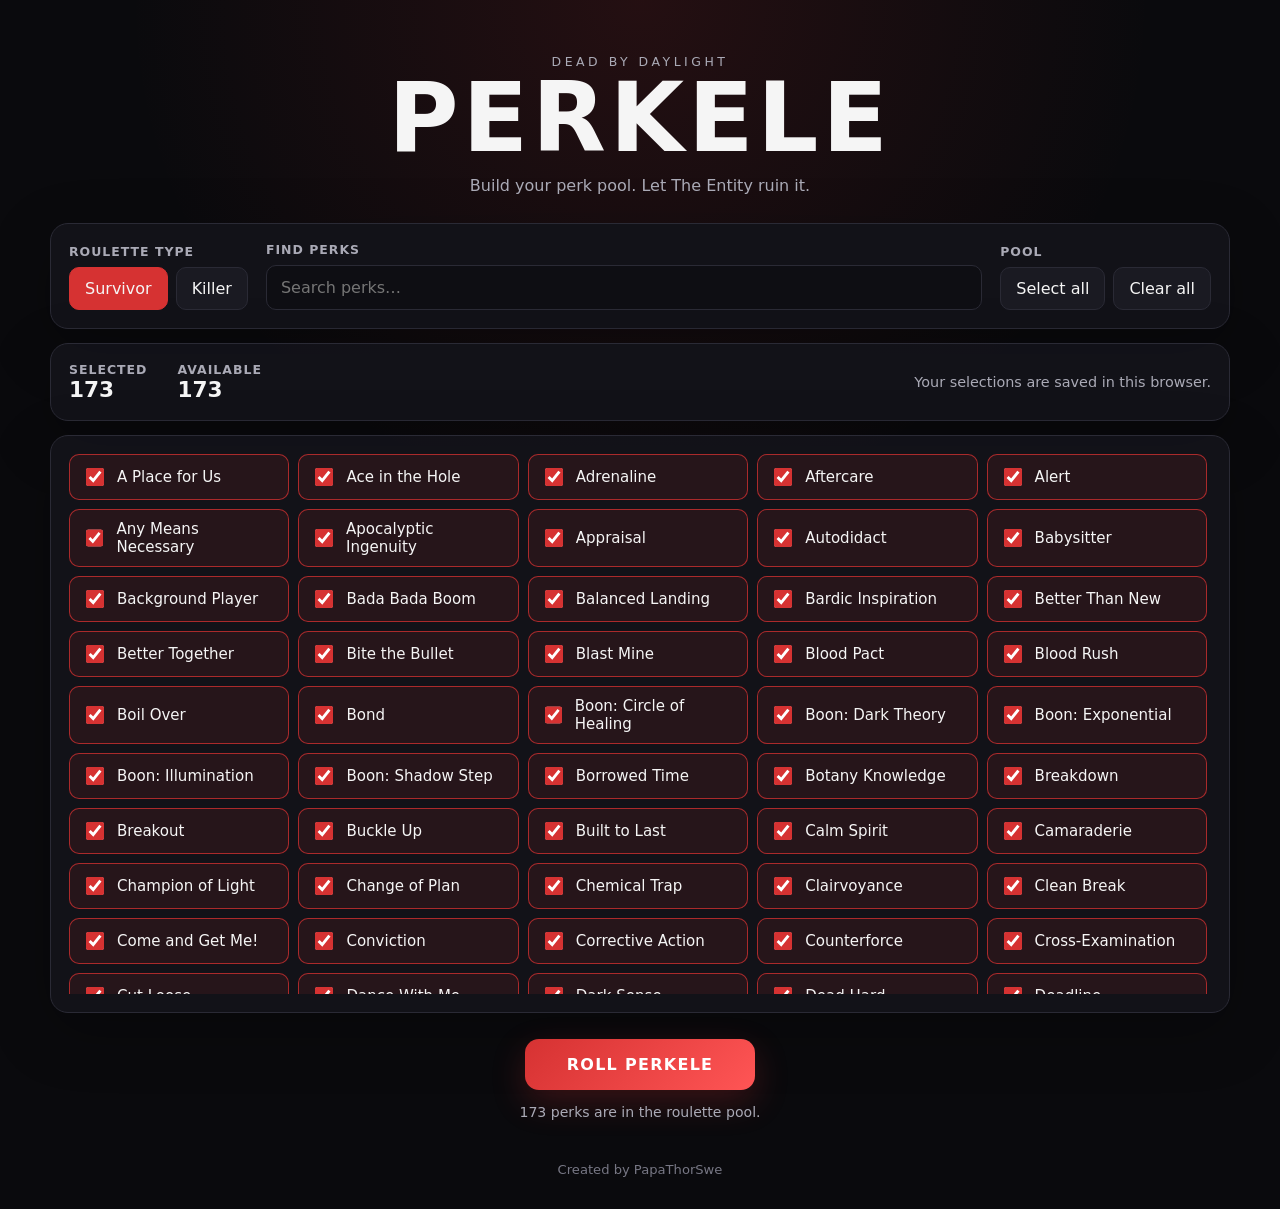
==== index.html @ b7b4a3ca "Add files via upload" ====
<!doctype html>
<html lang="en">
<head>
  <meta charset="utf-8">
  <meta name="viewport" content="width=device-width, initial-scale=1">
  <title>Perkele – DBD Perk Roulette</title>
  <link rel="stylesheet" href="style.css">
</head>
<body>
  <main class="shell">
    <header class="hero">
      <p class="eyebrow">DEAD BY DAYLIGHT</p>
      <h1>PERKELE</h1>
      <p class="subtitle">Build your perk pool. Let The Entity ruin it.</p>
    </header>

    <section class="panel controls">
      <div class="control-group">
        <span class="label">Roulette type</span>
        <div class="segmented" role="group" aria-label="Roulette type">
          <button id="survivorBtn" class="role-btn active" data-role="survivor">Survivor</button>
          <button id="killerBtn" class="role-btn" data-role="killer">Killer</button>
        </div>
      </div>

      <div class="control-group grow">
        <label class="label" for="perkSearch">Find perks</label>
        <input id="perkSearch" type="search" placeholder="Search perks…">
      </div>

      <div class="control-group">
        <span class="label">Pool</span>
        <div class="button-row">
          <button id="selectAllBtn" class="secondary">Select all</button>
          <button id="clearAllBtn" class="secondary">Clear all</button>
        </div>
      </div>
    </section>

    <section class="panel status-panel">
      <div>
        <span class="label">Selected</span>
        <strong id="selectedCount">0</strong>
      </div>
      <div>
        <span class="label">Available</span>
        <strong id="totalCount">0</strong>
      </div>
      <div class="status-note">
        Your selections are saved in this browser.
      </div>
    </section>

    <section class="panel">
      <div id="perkGrid" class="perk-grid" aria-live="polite"></div>
      <p id="emptyState" class="empty-state hidden">No perks match that search.</p>
    </section>

    <section class="roll-zone">
      <button id="rollBtn" class="roll-btn">ROLL PERKELE</button>
      <p id="rollHint">Select at least 4 perks.</p>

      <div id="resultPanel" class="result-panel hidden">
        <p class="result-kicker">THE ENTITY CHOSE</p>
        <div id="results" class="results"></div>
      </div>
    </section>

    <footer>
      Created by PapaThorSwe
    </footer>
  </main>

  <script src="app.js"></script>
</body>
</html>
---- style.css ----
* {
  box-sizing: border-box;
}

:root {
  color-scheme: dark;
  --bg: #0a0a0d;
  --panel: #131319;
  --panel-2: #1a1a22;
  --text: #f5f5f5;
  --muted: #aaaab6;
  --line: #2a2a35;
  --accent: #d63232;
  --accent-2: #ff5555;
}

body {
  margin: 0;
  min-height: 100vh;
  font-family: Inter, system-ui, -apple-system, BlinkMacSystemFont, "Segoe UI", sans-serif;
  background:
    radial-gradient(circle at top, rgba(214, 50, 50, 0.13), transparent 32rem),
    var(--bg);
  color: var(--text);
}

button,
input {
  font: inherit;
}

button {
  cursor: pointer;
}

.shell {
  width: min(1180px, calc(100% - 32px));
  margin: 0 auto;
  padding: 54px 0 32px;
}

.hero {
  text-align: center;
  margin-bottom: 28px;
}

.eyebrow {
  margin: 0 0 4px;
  color: var(--muted);
  font-size: 0.78rem;
  letter-spacing: 0.28em;
}

h1 {
  margin: 0;
  font-size: clamp(3rem, 9vw, 6rem);
  line-height: 0.95;
  letter-spacing: 0.04em;
}

.subtitle {
  margin: 12px 0 0;
  color: var(--muted);
}

.panel {
  background: rgba(19, 19, 25, 0.94);
  border: 1px solid var(--line);
  border-radius: 18px;
  padding: 18px;
  box-shadow: 0 18px 60px rgba(0, 0, 0, 0.25);
}

.controls {
  display: flex;
  gap: 18px;
  align-items: end;
  flex-wrap: wrap;
  margin-bottom: 14px;
}

.control-group {
  display: flex;
  flex-direction: column;
  gap: 8px;
}

.grow {
  flex: 1 1 280px;
}

.label {
  color: var(--muted);
  font-size: 0.78rem;
  font-weight: 700;
  letter-spacing: 0.08em;
  text-transform: uppercase;
}

.segmented,
.button-row {
  display: flex;
  gap: 8px;
}

.role-btn,
.secondary {
  border: 1px solid var(--line);
  background: var(--panel-2);
  color: var(--text);
  border-radius: 10px;
  padding: 11px 15px;
}

.role-btn.active {
  background: var(--accent);
  border-color: var(--accent);
}

.secondary:hover,
.role-btn:hover {
  border-color: #515160;
}

input[type="search"] {
  width: 100%;
  border: 1px solid var(--line);
  background: #0e0e13;
  color: var(--text);
  border-radius: 10px;
  padding: 12px 14px;
  outline: none;
}

input[type="search"]:focus {
  border-color: var(--accent);
}

.status-panel {
  display: flex;
  align-items: center;
  gap: 30px;
  margin-bottom: 14px;
}

.status-panel > div:not(.status-note) {
  display: flex;
  flex-direction: column;
}

.status-panel strong {
  font-size: 1.35rem;
}

.status-note {
  margin-left: auto;
  color: var(--muted);
  font-size: 0.9rem;
}

.perk-grid {
  display: grid;
  grid-template-columns: repeat(auto-fill, minmax(220px, 1fr));
  gap: 9px;
  max-height: 540px;
  overflow: auto;
  padding-right: 4px;
}

.perk-item {
  display: flex;
  align-items: center;
  gap: 10px;
  min-height: 46px;
  padding: 10px 12px;
  border: 1px solid var(--line);
  border-radius: 10px;
  background: #101016;
  transition: 120ms ease;
  user-select: none;
}

.perk-item:hover {
  border-color: #4a4a59;
  transform: translateY(-1px);
}

.perk-item.selected {
  border-color: rgba(214, 50, 50, 0.75);
  background: rgba(214, 50, 50, 0.10);
}

.perk-item input {
  width: 18px;
  height: 18px;
  accent-color: var(--accent);
}

.perk-name {
  font-size: 0.94rem;
}

.empty-state {
  text-align: center;
  color: var(--muted);
  padding: 40px 0;
}

.hidden {
  display: none !important;
}

.roll-zone {
  text-align: center;
  padding: 26px 0 0;
}

.roll-btn {
  border: 0;
  border-radius: 14px;
  background: linear-gradient(135deg, var(--accent), var(--accent-2));
  color: white;
  font-weight: 900;
  letter-spacing: 0.08em;
  padding: 16px 34px;
  min-width: 230px;
  box-shadow: 0 12px 34px rgba(214, 50, 50, 0.24);
}

.roll-btn:disabled {
  cursor: not-allowed;
  opacity: 0.4;
  filter: grayscale(1);
}

#rollHint {
  color: var(--muted);
  font-size: 0.88rem;
}

.result-panel {
  margin: 22px auto 0;
  max-width: 900px;
}

.result-kicker {
  color: var(--muted);
  letter-spacing: 0.16em;
  font-size: 0.75rem;
  font-weight: 800;
}

.results {
  display: grid;
  grid-template-columns: repeat(4, 1fr);
  gap: 12px;
}

.result-card {
  min-height: 116px;
  display: grid;
  place-items: center;
  padding: 14px;
  border: 1px solid #4b2730;
  border-radius: 14px;
  background:
    linear-gradient(180deg, rgba(214, 50, 50, 0.13), transparent),
    var(--panel);
  font-weight: 800;
}

footer {
  text-align: center;
  color: #777784;
  padding-top: 28px;
  font-size: 0.82rem;
}

@media (max-width: 760px) {
  .status-panel {
    align-items: flex-start;
    flex-wrap: wrap;
  }

  .status-note {
    width: 100%;
    margin-left: 0;
  }

  .results {
    grid-template-columns: repeat(2, 1fr);
  }
}
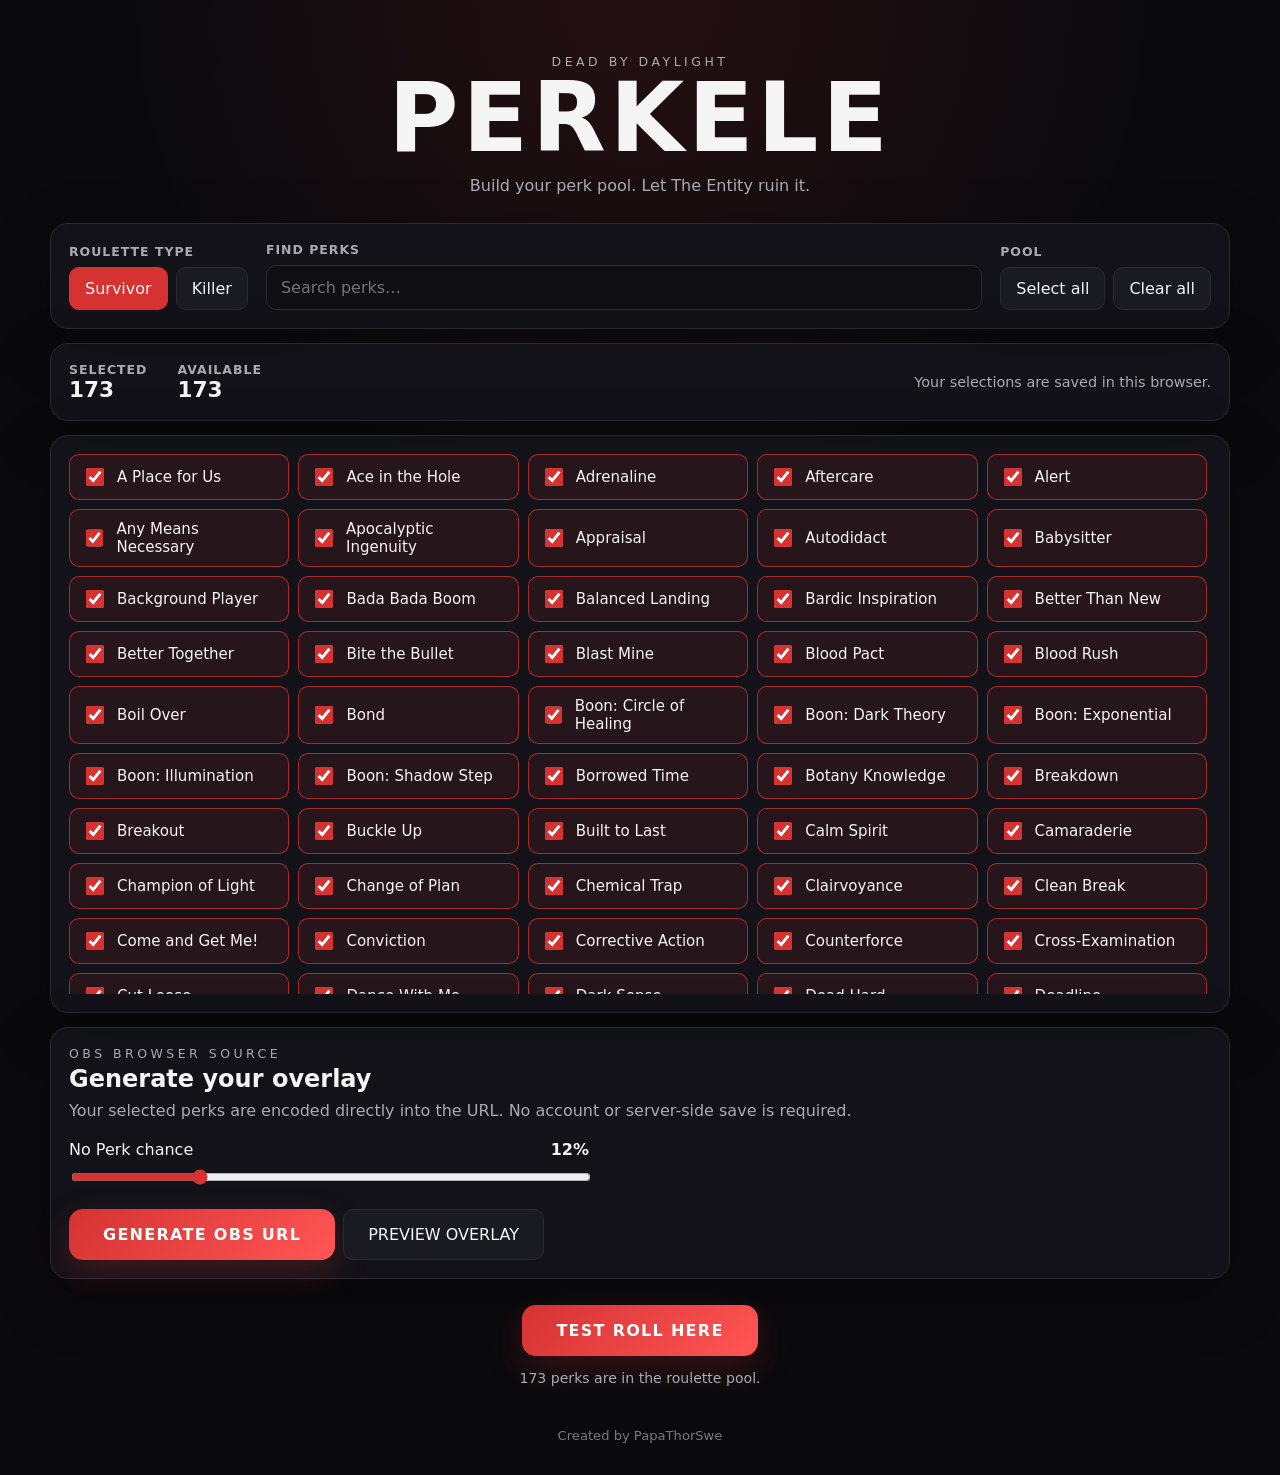
==== commit 4f09c8e1: "Add files via upload" ====
--- a/index.html
+++ b/index.html
@@ -56,8 +56,43 @@
       <p id="emptyState" class="empty-state hidden">No perks match that search.</p>
     </section>
 
+    <section class="panel obs-panel">
+      <div class="obs-copy">
+        <p class="eyebrow left">OBS BROWSER SOURCE</p>
+        <h2>Generate your overlay</h2>
+        <p>
+          Your selected perks are encoded directly into the URL.
+          No account or server-side save is required.
+        </p>
+      </div>
+
+      <div class="obs-settings">
+        <label for="emptyChance">
+          <span>No Perk chance</span>
+          <strong><span id="emptyChanceValue">12</span>%</strong>
+        </label>
+        <input id="emptyChance" type="range" min="0" max="50" value="12" step="1">
+      </div>
+
+      <div class="obs-actions">
+        <button id="generateUrlBtn" class="roll-btn">GENERATE OBS URL</button>
+        <button id="previewBtn" class="secondary big-secondary">PREVIEW OVERLAY</button>
+      </div>
+
+      <div id="urlBox" class="url-box hidden">
+        <label class="label" for="obsUrl">Your Browser Source URL</label>
+        <div class="url-row">
+          <input id="obsUrl" type="text" readonly>
+          <button id="copyUrlBtn" class="secondary">Copy URL</button>
+        </div>
+        <p class="tiny-note">
+          Add this URL as an OBS Browser Source. Refresh the source whenever you want a new roll.
+        </p>
+      </div>
+    </section>
+
     <section class="roll-zone">
-      <button id="rollBtn" class="roll-btn">ROLL PERKELE</button>
+      <button id="rollBtn" class="roll-btn">TEST ROLL HERE</button>
       <p id="rollHint">Select at least 4 perks.</p>
 
       <div id="resultPanel" class="result-panel hidden">
--- a/style.css
+++ b/style.css
@@ -51,11 +51,19 @@
   letter-spacing: 0.28em;
 }
 
+.eyebrow.left {
+  text-align: left;
+}
+
 h1 {
   margin: 0;
   font-size: clamp(3rem, 9vw, 6rem);
   line-height: 0.95;
   letter-spacing: 0.04em;
+}
+
+h2 {
+  margin: 4px 0 8px;
 }
 
 .subtitle {
@@ -98,7 +106,9 @@
 }
 
 .segmented,
-.button-row {
+.button-row,
+.obs-actions,
+.url-row {
   display: flex;
   gap: 8px;
 }
@@ -122,7 +132,8 @@
   border-color: #515160;
 }
 
-input[type="search"] {
+input[type="search"],
+input[type="text"] {
   width: 100%;
   border: 1px solid var(--line);
   background: #0e0e13;
@@ -132,7 +143,8 @@
   outline: none;
 }
 
-input[type="search"]:focus {
+input[type="search"]:focus,
+input[type="text"]:focus {
   border-color: var(--accent);
 }
 
@@ -208,6 +220,58 @@
 
 .hidden {
   display: none !important;
+}
+
+.obs-panel {
+  margin-top: 14px;
+}
+
+.obs-copy p:not(.eyebrow) {
+  margin: 0;
+  color: var(--muted);
+}
+
+.obs-settings {
+  max-width: 520px;
+  margin-top: 20px;
+}
+
+.obs-settings label {
+  display: flex;
+  justify-content: space-between;
+  margin-bottom: 8px;
+}
+
+.obs-settings input {
+  width: 100%;
+  accent-color: var(--accent);
+}
+
+.obs-actions {
+  margin-top: 20px;
+  flex-wrap: wrap;
+}
+
+.big-secondary {
+  padding-inline: 24px;
+}
+
+.url-box {
+  margin-top: 18px;
+}
+
+.url-row {
+  margin-top: 8px;
+}
+
+.url-row input {
+  flex: 1;
+}
+
+.tiny-note {
+  margin: 8px 0 0;
+  color: var(--muted);
+  font-size: 0.82rem;
 }
 
 .roll-zone {
@@ -290,4 +354,8 @@
   .results {
     grid-template-columns: repeat(2, 1fr);
   }
-}
+
+  .url-row {
+    flex-direction: column;
+  }
+}
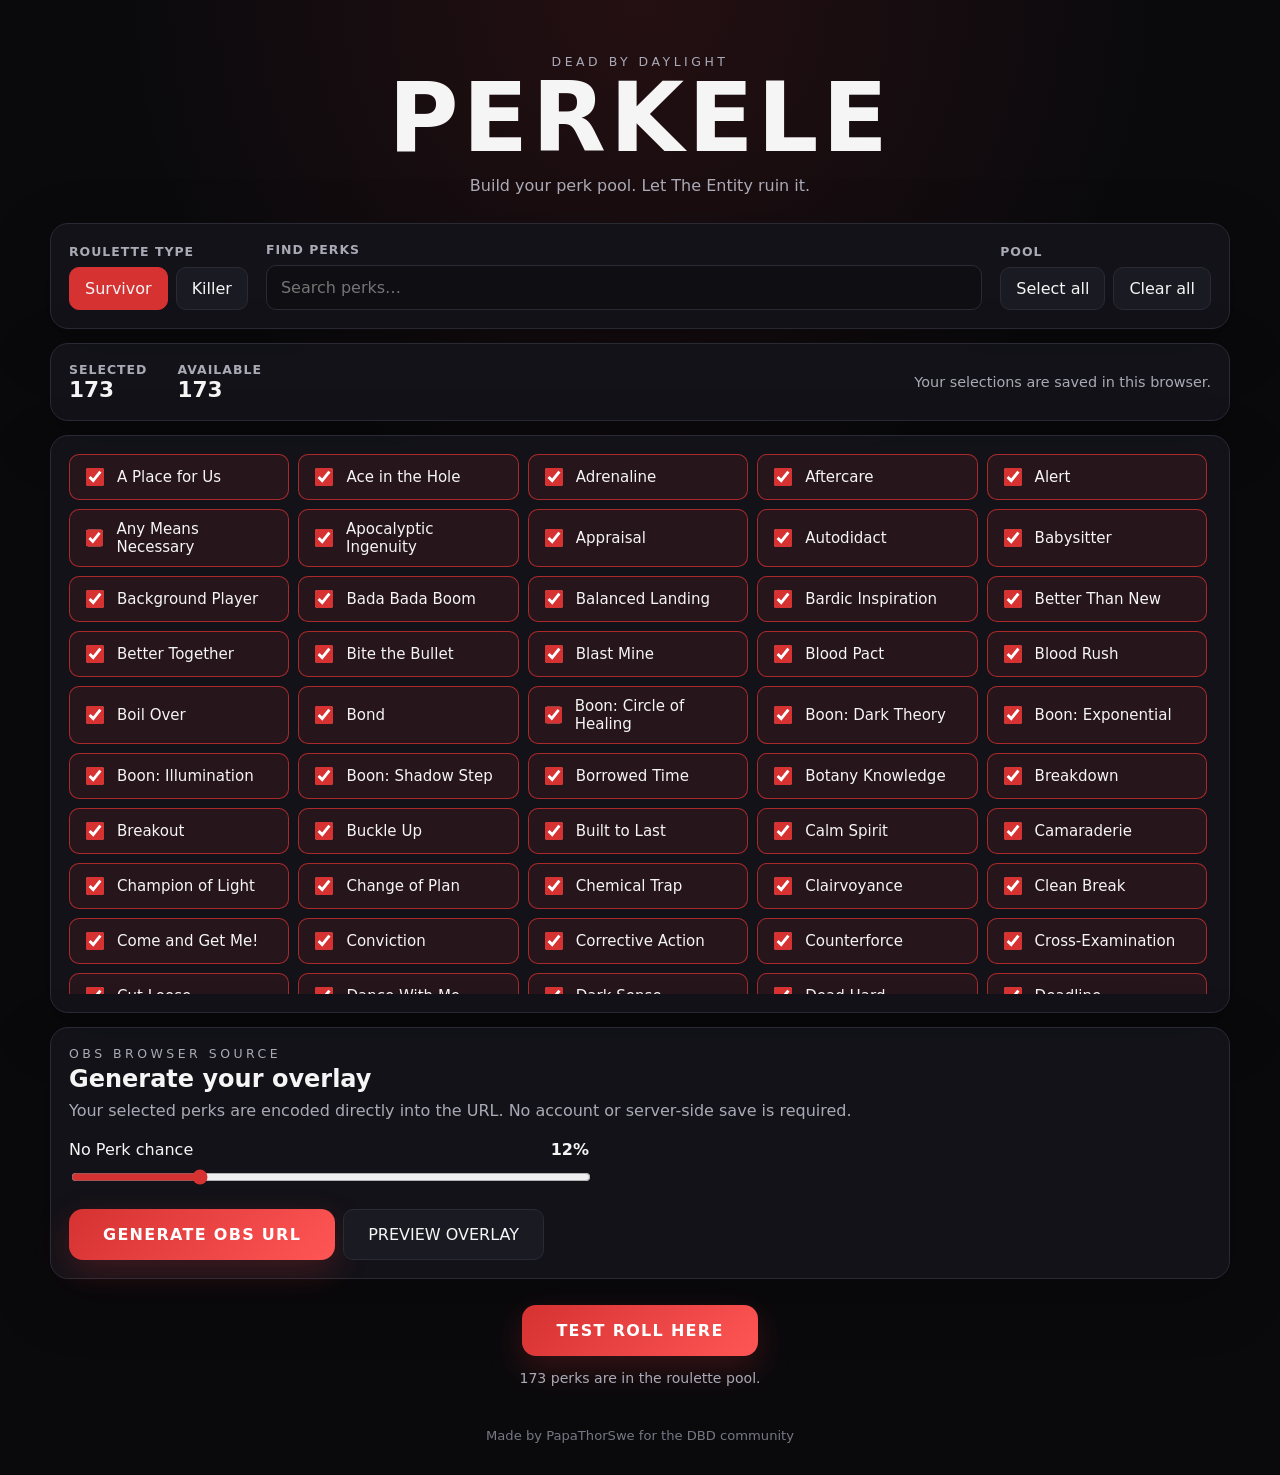
==== commit b84aaa7e: "Add files via upload" ====
--- a/index.html
+++ b/index.html
@@ -102,7 +102,7 @@
     </section>
 
     <footer>
-      Created by PapaThorSwe
+      Made by PapaThorSwe for the DBD community
     </footer>
   </main>
 
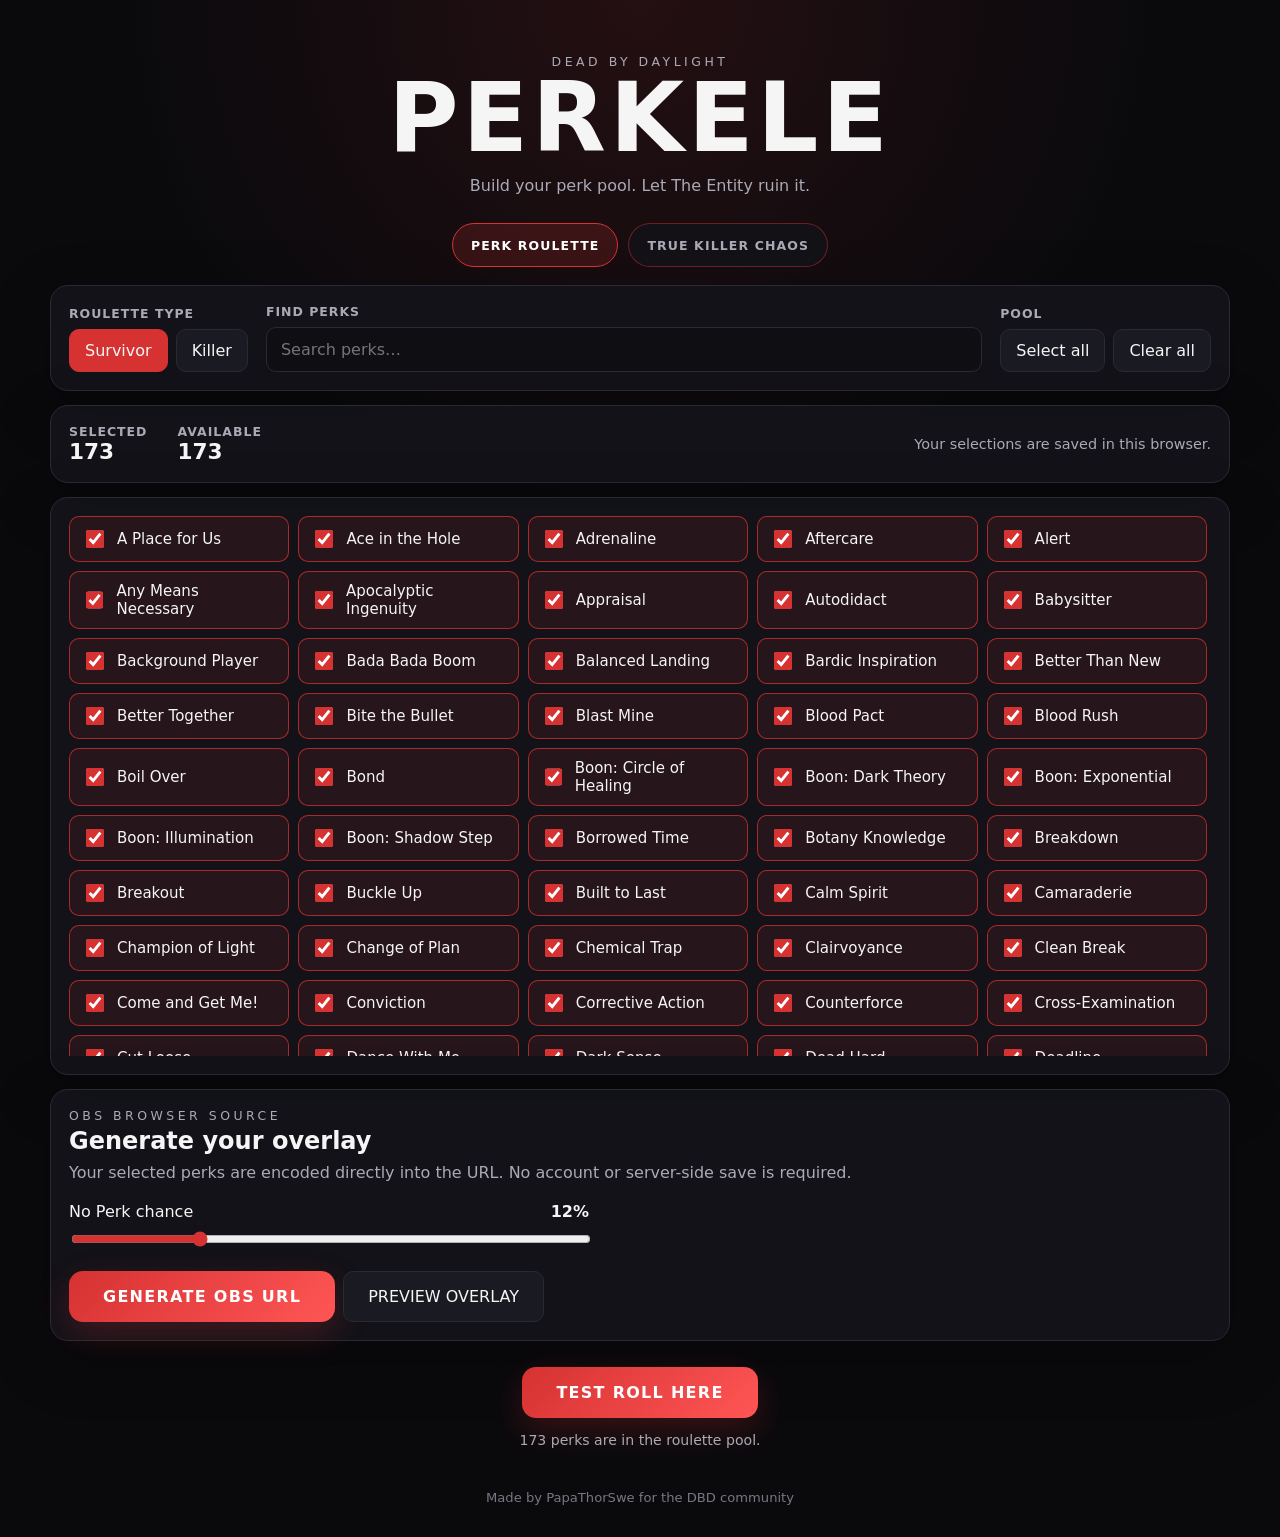
==== commit c70f85e4: "Add files via upload" ====
--- a/index.html
+++ b/index.html
@@ -4,7 +4,7 @@
   <meta charset="utf-8">
   <meta name="viewport" content="width=device-width, initial-scale=1">
   <title>Perkele – DBD Perk Roulette</title>
-  <link rel="stylesheet" href="style.css">
+  <link rel="stylesheet" href="style.css?v=4">
 </head>
 <body>
   <main class="shell">
@@ -13,6 +13,12 @@
       <h1>PERKELE</h1>
       <p class="subtitle">Build your perk pool. Let The Entity ruin it.</p>
     </header>
+
+
+    <nav class="mode-nav" aria-label="Perkele modes">
+      <a class="mode-link active" href="index.html">PERK ROULETTE</a>
+      <a class="mode-link chaos-link" href="killer-chaos.html">TRUE KILLER CHAOS</a>
+    </nav>
 
     <section class="panel controls">
       <div class="control-group">
@@ -106,6 +112,6 @@
     </footer>
   </main>
 
-  <script src="app.js"></script>
+  <script src="app.js?v=4"></script>
 </body>
 </html>
--- a/style.css
+++ b/style.css
@@ -359,3 +359,6 @@
     flex-direction: column;
   }
 }
+
+
+.mode-nav{display:flex;justify-content:center;gap:10px;margin:0 0 18px;flex-wrap:wrap}.mode-link{display:inline-flex;align-items:center;justify-content:center;min-height:44px;padding:10px 18px;border:1px solid var(--line);border-radius:999px;background:rgba(19,19,25,.82);color:var(--muted);font-size:.78rem;font-weight:900;letter-spacing:.09em;text-decoration:none}.mode-link:hover{color:var(--text);border-color:#515160}.mode-link.active{color:white;border-color:var(--accent);background:rgba(214,50,50,.18)}.mode-link.chaos-link:not(.active){border-color:rgba(214,50,50,.45)}
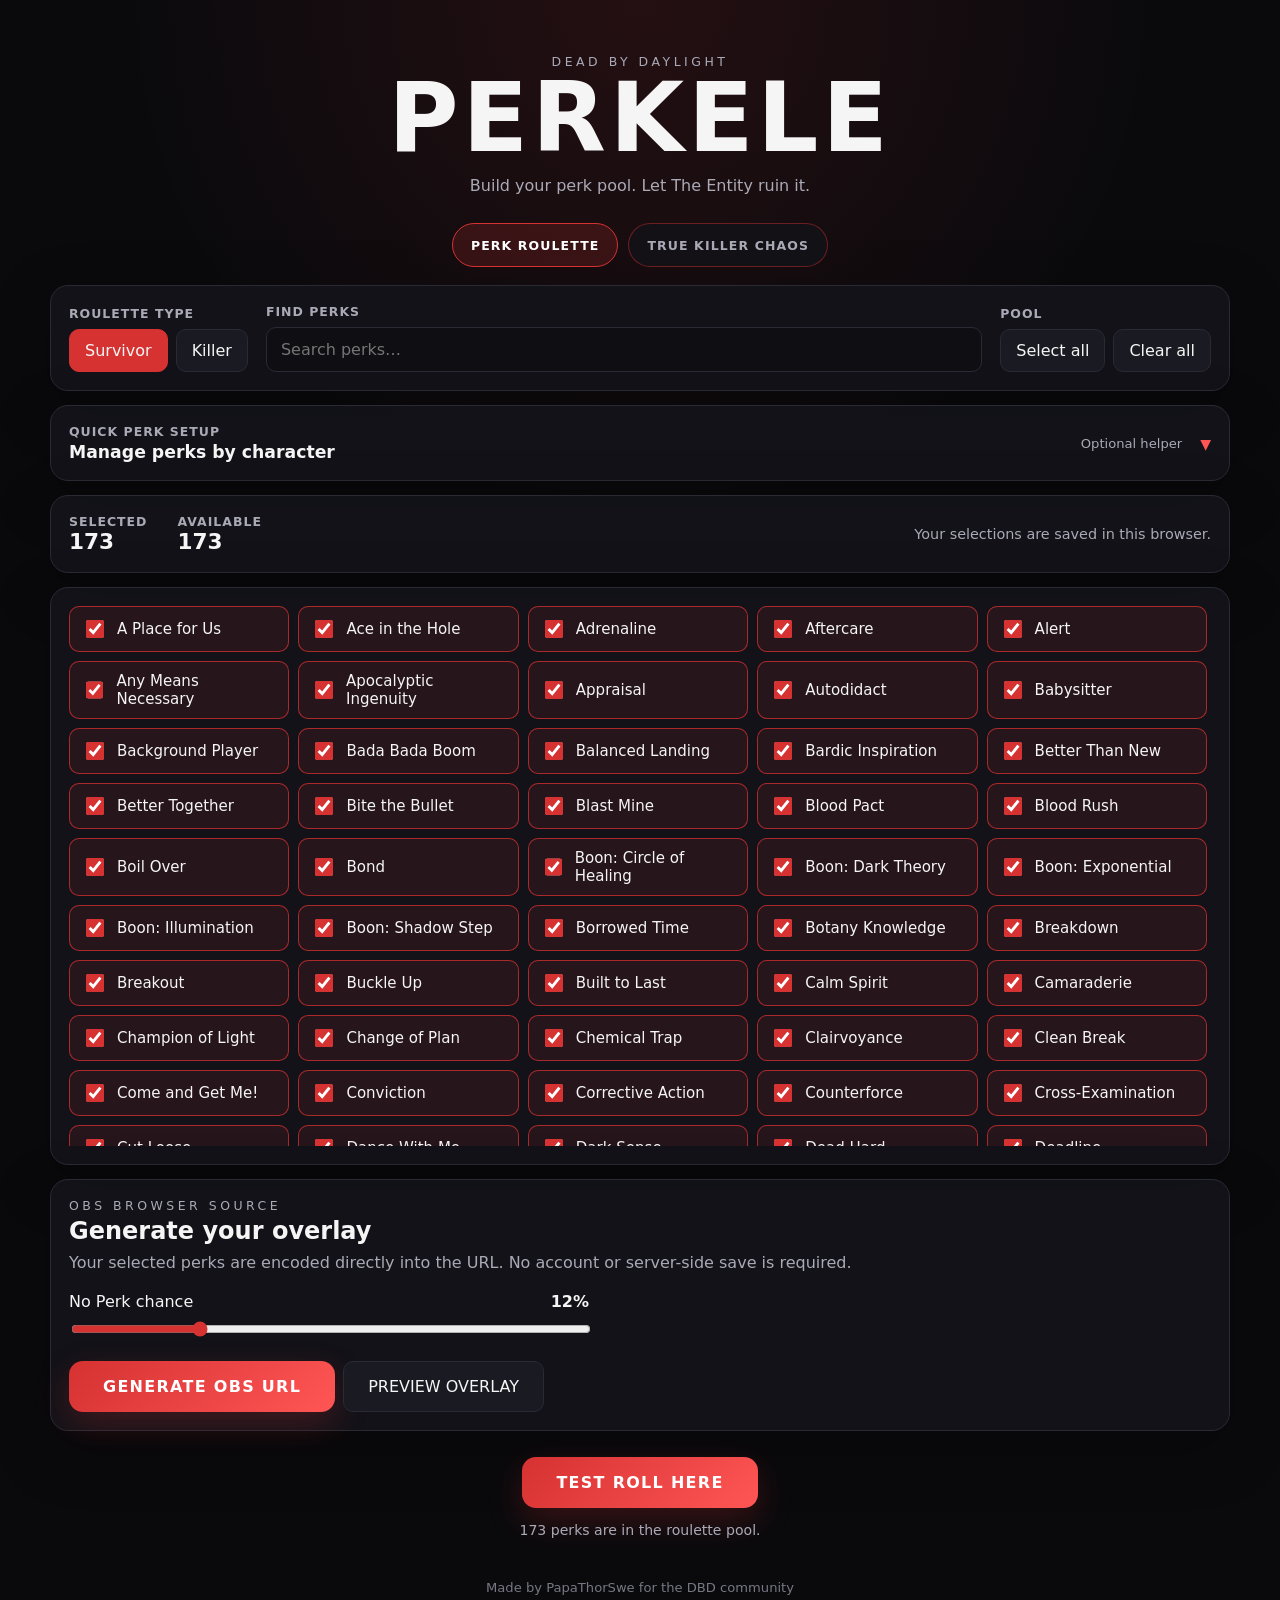
==== commit 243ddf87: "Add files via upload" ====
--- a/index.html
+++ b/index.html
@@ -4,7 +4,7 @@
   <meta charset="utf-8">
   <meta name="viewport" content="width=device-width, initial-scale=1">
   <title>Perkele – DBD Perk Roulette</title>
-  <link rel="stylesheet" href="style.css?v=4">
+  <link rel="stylesheet" href="style.css?v=4.1">
 </head>
 <body>
   <main class="shell">
@@ -42,6 +42,48 @@
         </div>
       </div>
     </section>
+
+
+    <details id="characterManager" class="panel character-manager">
+      <summary>
+        <div>
+          <span class="label">Quick perk setup</span>
+          <strong>Manage perks by character</strong>
+        </div>
+        <span class="character-manager-hint">Optional helper</span>
+      </summary>
+
+      <div class="character-manager-body">
+        <div class="character-manager-copy">
+          Toggle a character to enable or disable their three unique perks.
+          You can still change individual perks below afterwards.
+        </div>
+
+        <div class="character-tools">
+          <div class="control-group grow">
+            <label class="label" for="characterSearch">Find characters</label>
+            <input id="characterSearch" type="search" placeholder="Search characters…">
+          </div>
+
+          <div class="control-group">
+            <span class="label">Visible characters</span>
+            <div class="button-row">
+              <button id="enableCharactersBtn" class="secondary" type="button">Enable all</button>
+              <button id="disableCharactersBtn" class="secondary" type="button">Disable all</button>
+            </div>
+          </div>
+        </div>
+
+        <div class="character-status">
+          <span><strong id="fullCharacterCount">0</strong> fully active</span>
+          <span><strong id="partialCharacterCount">0</strong> partial</span>
+          <span><strong id="offCharacterCount">0</strong> off</span>
+        </div>
+
+        <div id="characterGrid" class="character-grid"></div>
+        <p id="characterEmptyState" class="empty-state hidden">No characters match that search.</p>
+      </div>
+    </details>
 
     <section class="panel status-panel">
       <div>
@@ -112,6 +154,6 @@
     </footer>
   </main>
 
-  <script src="app.js?v=4"></script>
+  <script src="app.js?v=4.1"></script>
 </body>
 </html>
--- a/style.css
+++ b/style.css
@@ -362,3 +362,184 @@
 
 
 .mode-nav{display:flex;justify-content:center;gap:10px;margin:0 0 18px;flex-wrap:wrap}.mode-link{display:inline-flex;align-items:center;justify-content:center;min-height:44px;padding:10px 18px;border:1px solid var(--line);border-radius:999px;background:rgba(19,19,25,.82);color:var(--muted);font-size:.78rem;font-weight:900;letter-spacing:.09em;text-decoration:none}.mode-link:hover{color:var(--text);border-color:#515160}.mode-link.active{color:white;border-color:var(--accent);background:rgba(214,50,50,.18)}.mode-link.chaos-link:not(.active){border-color:rgba(214,50,50,.45)}
+
+
+.character-manager {
+  margin-bottom: 14px;
+  padding: 0;
+  overflow: hidden;
+}
+
+.character-manager summary {
+  display: flex;
+  align-items: center;
+  justify-content: space-between;
+  gap: 18px;
+  padding: 18px;
+  cursor: pointer;
+  list-style: none;
+  user-select: none;
+}
+
+.character-manager summary::-webkit-details-marker {
+  display: none;
+}
+
+.character-manager summary::after {
+  content: "▾";
+  color: var(--accent-2);
+  font-size: 1.35rem;
+  transition: transform 140ms ease;
+}
+
+.character-manager[open] summary::after {
+  transform: rotate(180deg);
+}
+
+.character-manager summary > div {
+  display: flex;
+  flex-direction: column;
+  gap: 3px;
+  text-align: left;
+}
+
+.character-manager summary strong {
+  font-size: 1.08rem;
+}
+
+.character-manager-hint {
+  margin-left: auto;
+  color: var(--muted);
+  font-size: 0.82rem;
+}
+
+.character-manager-body {
+  border-top: 1px solid var(--line);
+  padding: 18px;
+}
+
+.character-manager-copy {
+  margin-bottom: 16px;
+  color: var(--muted);
+  font-size: 0.9rem;
+}
+
+.character-tools {
+  display: flex;
+  gap: 18px;
+  align-items: end;
+  flex-wrap: wrap;
+  margin-bottom: 14px;
+}
+
+.character-status {
+  display: flex;
+  gap: 18px;
+  flex-wrap: wrap;
+  margin-bottom: 14px;
+  color: var(--muted);
+  font-size: 0.84rem;
+}
+
+.character-status strong {
+  color: var(--text);
+}
+
+.character-grid {
+  display: grid;
+  grid-template-columns: repeat(auto-fill, minmax(150px, 1fr));
+  gap: 11px;
+  max-height: 620px;
+  overflow: auto;
+  padding-right: 4px;
+}
+
+.character-card {
+  position: relative;
+  display: block;
+  overflow: hidden;
+  border: 1px solid var(--line);
+  border-radius: 14px;
+  background: #101016;
+  cursor: pointer;
+  user-select: none;
+  transition: 140ms ease;
+}
+
+.character-card:hover {
+  transform: translateY(-2px);
+  border-color: #555563;
+}
+
+.character-card.full {
+  border-color: rgba(214, 50, 50, 0.88);
+  background: rgba(214, 50, 50, 0.08);
+}
+
+.character-card.partial {
+  border-color: rgba(232, 166, 62, 0.85);
+  background: rgba(232, 166, 62, 0.07);
+}
+
+.character-card.off {
+  opacity: 0.66;
+}
+
+.character-card input {
+  position: absolute;
+  top: 9px;
+  right: 9px;
+  width: 20px;
+  height: 20px;
+  z-index: 2;
+  accent-color: var(--accent);
+}
+
+.character-portrait {
+  width: 100%;
+  aspect-ratio: 1 / 1.06;
+  display: block;
+  object-fit: contain;
+  object-position: center bottom;
+  background:
+    radial-gradient(circle at 50% 34%, rgba(214, 50, 50, 0.15), transparent 55%),
+    #0c0c11;
+}
+
+.character-card-copy {
+  min-height: 68px;
+  display: grid;
+  align-content: center;
+  gap: 3px;
+  padding: 8px 9px 10px;
+  text-align: center;
+}
+
+.character-card-name {
+  font-size: 0.82rem;
+  font-weight: 850;
+  line-height: 1.12;
+}
+
+.character-card-state {
+  color: var(--muted);
+  font-size: 0.72rem;
+}
+
+.character-card.partial .character-card-state {
+  color: #e8a63e;
+}
+
+.character-card.full .character-card-state {
+  color: #ff7777;
+}
+
+@media (max-width: 760px) {
+  .character-manager-hint {
+    display: none;
+  }
+
+  .character-grid {
+    grid-template-columns: repeat(auto-fill, minmax(125px, 1fr));
+  }
+}
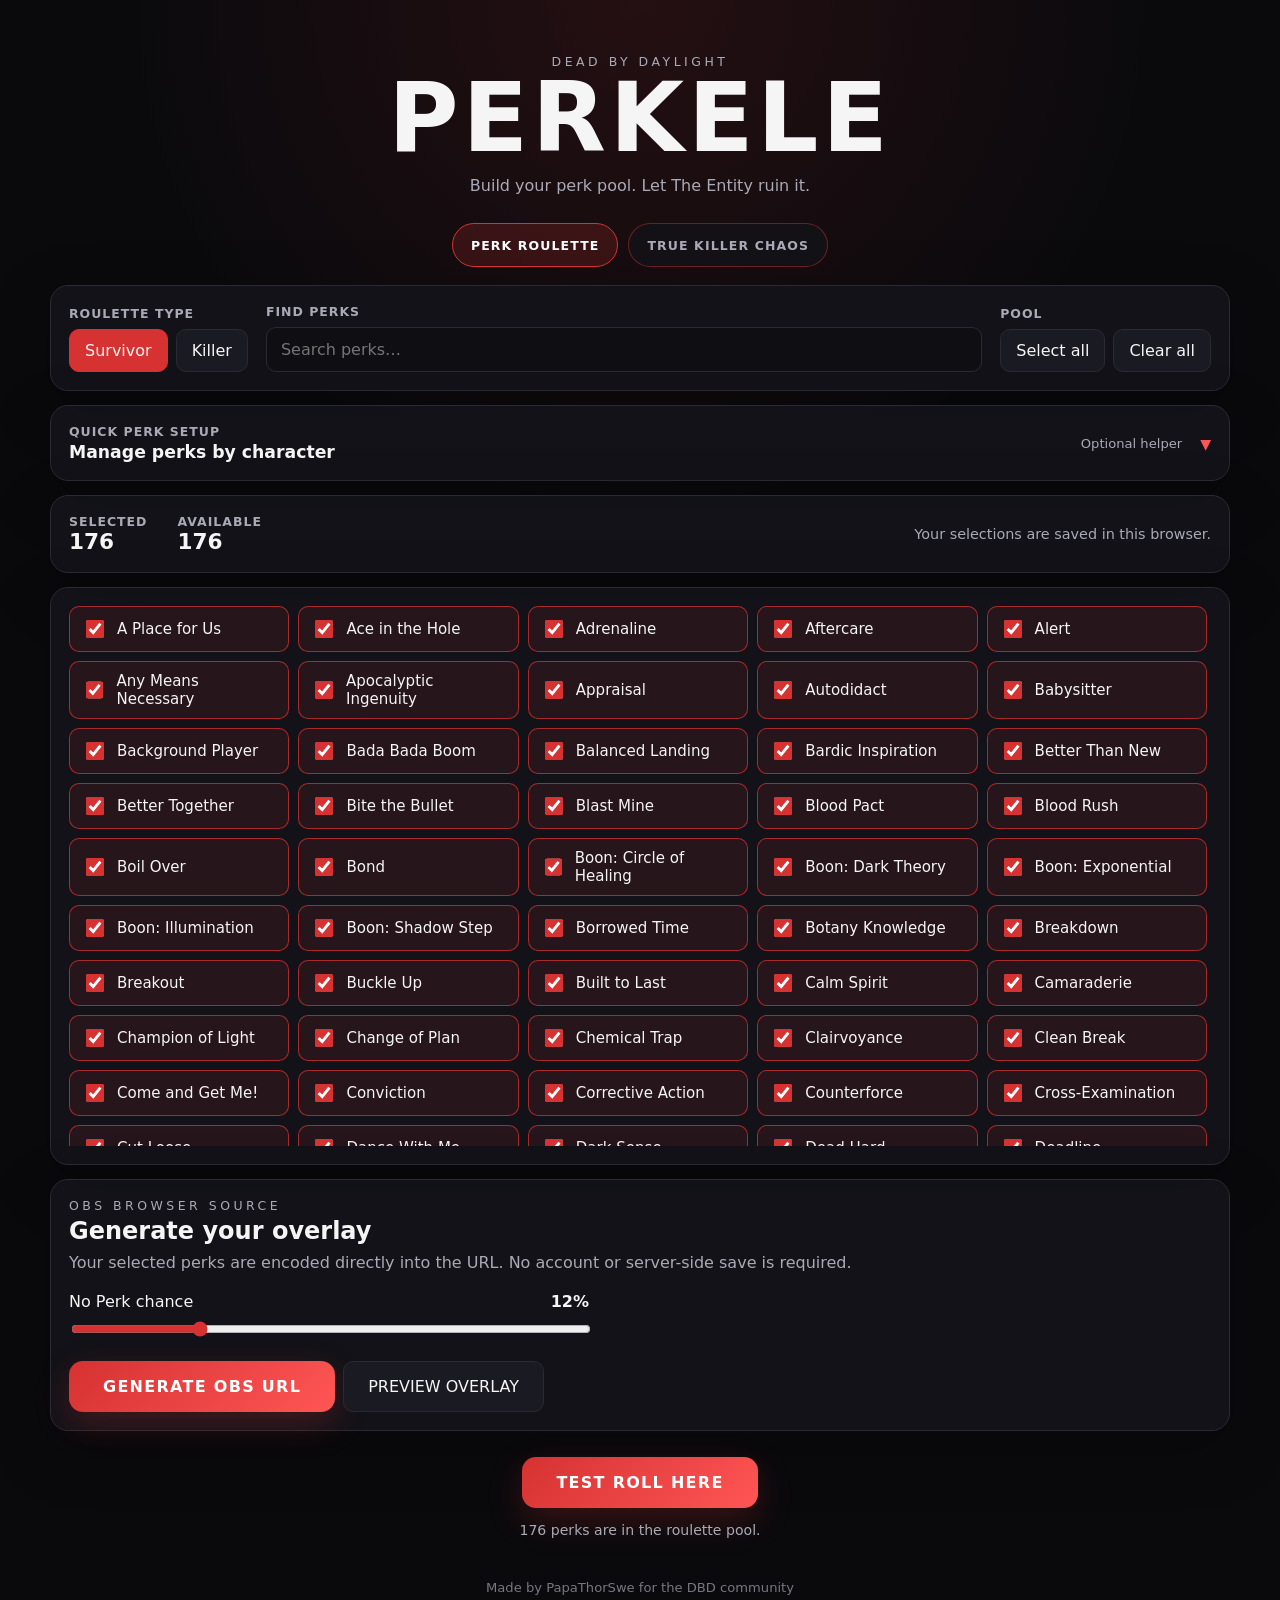
==== commit 2f8df5e7: "Add files via upload" ====
--- a/index.html
+++ b/index.html
@@ -4,7 +4,7 @@
   <meta charset="utf-8">
   <meta name="viewport" content="width=device-width, initial-scale=1">
   <title>Perkele – DBD Perk Roulette</title>
-  <link rel="stylesheet" href="style.css?v=4.1">
+  <link rel="stylesheet" href="style.css?v=4.3.2">
 </head>
 <body>
   <main class="shell">
@@ -154,6 +154,6 @@
     </footer>
   </main>
 
-  <script src="app.js?v=4.1"></script>
+  <script src="app.js?v=4.3.2"></script>
 </body>
 </html>
